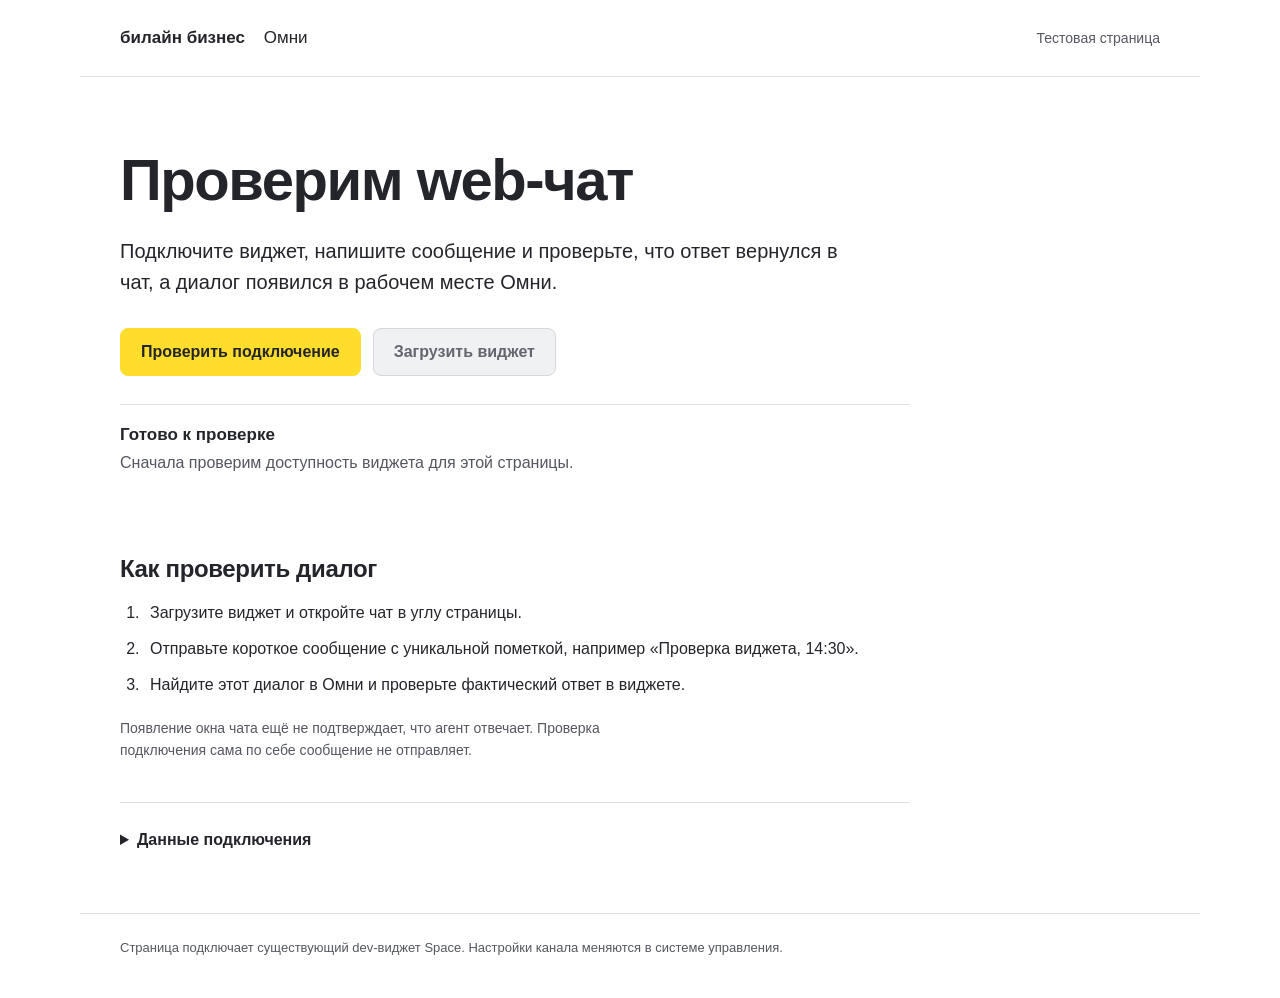
==== index.html @ 6a364263 "Выложил тестовую страницу web-виджета Омни" ====
<!doctype html>
<html lang="ru">
  <head>
    <meta charset="utf-8">
    <meta name="viewport" content="width=device-width, initial-scale=1">
    <meta name="referrer" content="no-referrer">
    <title>Омни — тестовый web-чат</title>
    <link rel="stylesheet" href="./styles.css">
    <script src="./config.js" defer></script>
    <script src="./test-page.js" defer></script>
  </head>
  <body>
    <header class="site-header">
      <a class="brand" href="./" aria-label="Омни, тестовая страница">билайн бизнес <span>Омни</span></a>
      <span class="environment">Тестовая страница</span>
    </header>
    <main>
      <section class="intro" aria-labelledby="page-title">
        <h1 id="page-title">Проверим web-чат</h1>
        <p class="lead">Подключите виджет, напишите сообщение и проверьте, что ответ вернулся в чат, а диалог появился в рабочем месте Омни.</p>
        <div class="actions">
          <button id="check" class="primary" type="button">Проверить подключение</button>
          <button id="load" class="secondary" type="button" disabled>Загрузить виджет</button>
        </div>
        <div class="connection-state" role="status" aria-live="polite" aria-atomic="true">
          <p id="status-title" class="status-title">Готово к проверке</p>
          <p id="status-detail">Сначала проверим доступность виджета для этой страницы.</p>
        </div>
      </section>
      <section class="test-guide" aria-labelledby="guide-title">
        <h2 id="guide-title">Как проверить диалог</h2>
        <ol>
          <li>Загрузите виджет и откройте чат в углу страницы.</li>
          <li>Отправьте короткое сообщение с уникальной пометкой, например «Проверка виджета, 14:30».</li>
          <li>Найдите этот диалог в Омни и проверьте фактический ответ в виджете.</li>
        </ol>
        <p class="note">Появление окна чата ещё не подтверждает, что агент отвечает. Проверка подключения сама по себе сообщение не отправляет.</p>
      </section>
      <details class="diagnostics">
        <summary>Данные подключения</summary>
        <dl>
          <div><dt>Адрес сайта для настройки виджета</dt><dd><code id="origin"></code></dd></div>
          <div><dt>Канал</dt><dd><span id="channel-name"></span></dd></div>
          <div><dt>Время последней проверки</dt><dd><span id="checked-at">Проверка ещё не запускалась</span></dd></div>
          <div><dt>Ответ сервера</dt><dd><span id="http-status">Проверка ещё не запускалась</span></dd></div>
        </dl>
        <p>Для подключения разрешите этот адрес сайта в настройках виджета. Укажите схему, домен и порт, без пути страницы.</p>
      </details>
    </main>
    <footer>Страница подключает существующий dev-виджет Space. Настройки канала меняются в системе управления.</footer>
  </body>
</html>
---- styles.css ----
:root {
  color-scheme: light;
  font-family: "Segoe UI", sans-serif;
  color: #24252b;
  background: #ffffff;
  --accent: #ffdd2d;
  --muted: #555760;
  --line: #dddfe5;
  --focus: #174fa7;
}
* { box-sizing: border-box; }
body { margin: 0; }
::selection { background: #ffed98; color: #24252b; }
a { color: inherit; text-underline-offset: .18em; }
button, summary, a { -webkit-tap-highlight-color: transparent; }
:focus-visible { outline: 3px solid var(--focus); outline-offset: 4px; }
.site-header {
  max-width: 1120px;
  margin: 0 auto;
  padding: 28px 40px;
  display: flex;
  align-items: center;
  justify-content: space-between;
  gap: 20px;
  border-bottom: 1px solid var(--line);
}
.brand { text-decoration: none; font-size: 17px; font-weight: 700; }
.brand span { margin-left: 14px; font-weight: 400; }
.environment { color: var(--muted); font-size: 14px; }
main { max-width: 1120px; margin: 0 auto; padding: 72px 40px 56px; }
.intro { max-width: 790px; }
h1 { margin: 0 0 24px; font-size: clamp(36px, 5vw, 58px); line-height: 1.08; letter-spacing: -.025em; text-wrap: balance; }
.lead { margin: 0; max-width: 66ch; font-size: 20px; line-height: 1.55; }
.actions { display: flex; flex-wrap: wrap; gap: 12px; margin-top: 30px; }
button { font: inherit; font-weight: 600; border-radius: 8px; padding: 14px 20px; min-height: 48px; cursor: pointer; }
.primary { border: 1px solid var(--accent); background: var(--accent); color: #24252b; }
.primary:hover:enabled { background: #f3cd18; border-color: #f3cd18; }
.secondary { border: 1px solid #999ca5; background: #fff; color: #24252b; }
.secondary:hover:enabled { background: #f3f4f6; }
button:disabled { color: #64666f; background: #f0f1f3; border-color: #d4d6dc; cursor: not-allowed; }
.connection-state { margin-top: 28px; padding: 20px 0 0; border-top: 1px solid var(--line); min-height: 94px; }
.status-title { margin: 0 0 6px; font-size: 17px; font-weight: 700; }
#status-detail { margin: 0; color: var(--muted); line-height: 1.55; max-width: 70ch; }
.connection-state[data-state="error"] .status-title { color: #9e2424; }
.test-guide { max-width: 790px; margin-top: 56px; }
h2 { margin: 0 0 16px; font-size: 24px; line-height: 1.25; letter-spacing: -.015em; }
ol { padding-left: 24px; margin: 0; line-height: 1.65; }
li { padding-left: 6px; margin: 10px 0; }
.note { color: var(--muted); font-size: 14px; line-height: 1.6; margin: 18px 0 0; max-width: 72ch; }
.diagnostics { max-width: 790px; margin-top: 40px; border-top: 1px solid var(--line); padding-top: 20px; }
summary { cursor: pointer; font-weight: 600; padding: 8px 0; }
dl { margin: 18px 0; }
dl > div { margin: 14px 0; }
dt { color: var(--muted); font-size: 13px; margin-bottom: 5px; }
dd { margin: 0; overflow-wrap: anywhere; }
code { font-family: Consolas, monospace; font-size: 14px; font-variant-numeric: tabular-nums; }
.diagnostics p { color: var(--muted); font-size: 14px; line-height: 1.55; max-width: 70ch; }
footer { max-width: 1120px; margin: 0 auto; padding: 24px 40px 40px; color: var(--muted); font-size: 13px; line-height: 1.55; border-top: 1px solid var(--line); }
@media (max-width: 600px) {
  .site-header { padding: 22px 24px; flex-wrap: wrap; gap: 12px; }
  main { padding: 44px 24px 36px; }
  h1 { margin-bottom: 20px; }
  .lead { font-size: 18px; }
  .actions { flex-direction: column; align-items: stretch; }
  .test-guide { margin-top: 36px; }
  footer { padding: 24px; }
}
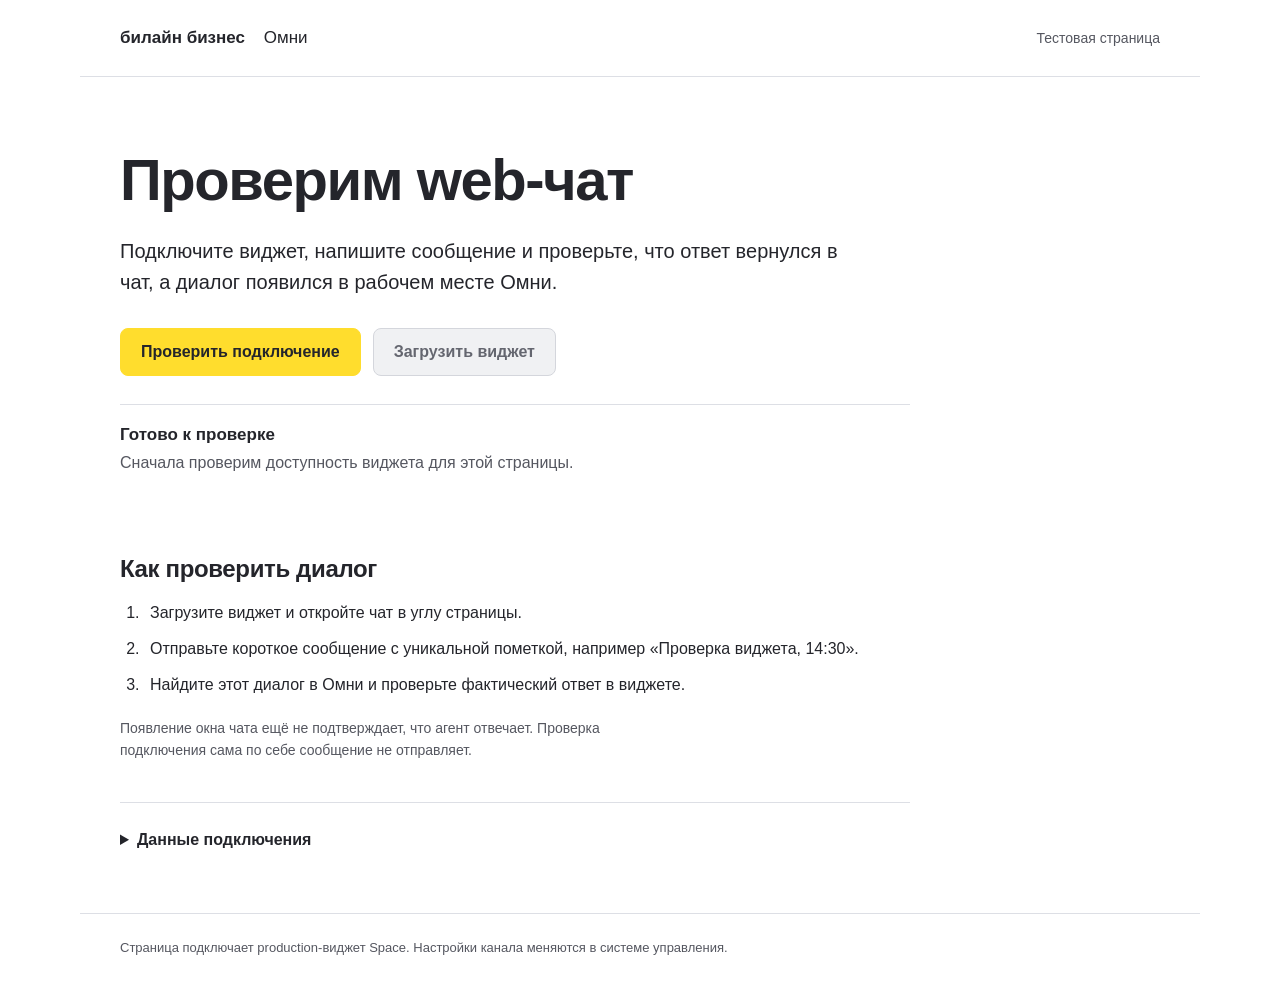
==== commit 9d82e913: "fix: point widget test page to production channel" ====
--- a/index.html
+++ b/index.html
@@ -6,8 +6,8 @@
     <meta name="referrer" content="no-referrer">
     <title>Омни — тестовый web-чат</title>
     <link rel="stylesheet" href="./styles.css">
-    <script src="./config.js" defer></script>
-    <script src="./test-page.js" defer></script>
+    <script src="./config.js?v=prod-3401d3e1-v1" defer></script>
+    <script src="./test-page.js?v=prod-v1" defer></script>
   </head>
   <body>
     <header class="site-header">
@@ -47,6 +47,6 @@
         <p>Для подключения разрешите этот адрес сайта в настройках виджета. Укажите схему, домен и порт, без пути страницы.</p>
       </details>
     </main>
-    <footer>Страница подключает существующий dev-виджет Space. Настройки канала меняются в системе управления.</footer>
+    <footer>Страница подключает production-виджет Space. Настройки канала меняются в системе управления.</footer>
   </body>
 </html>
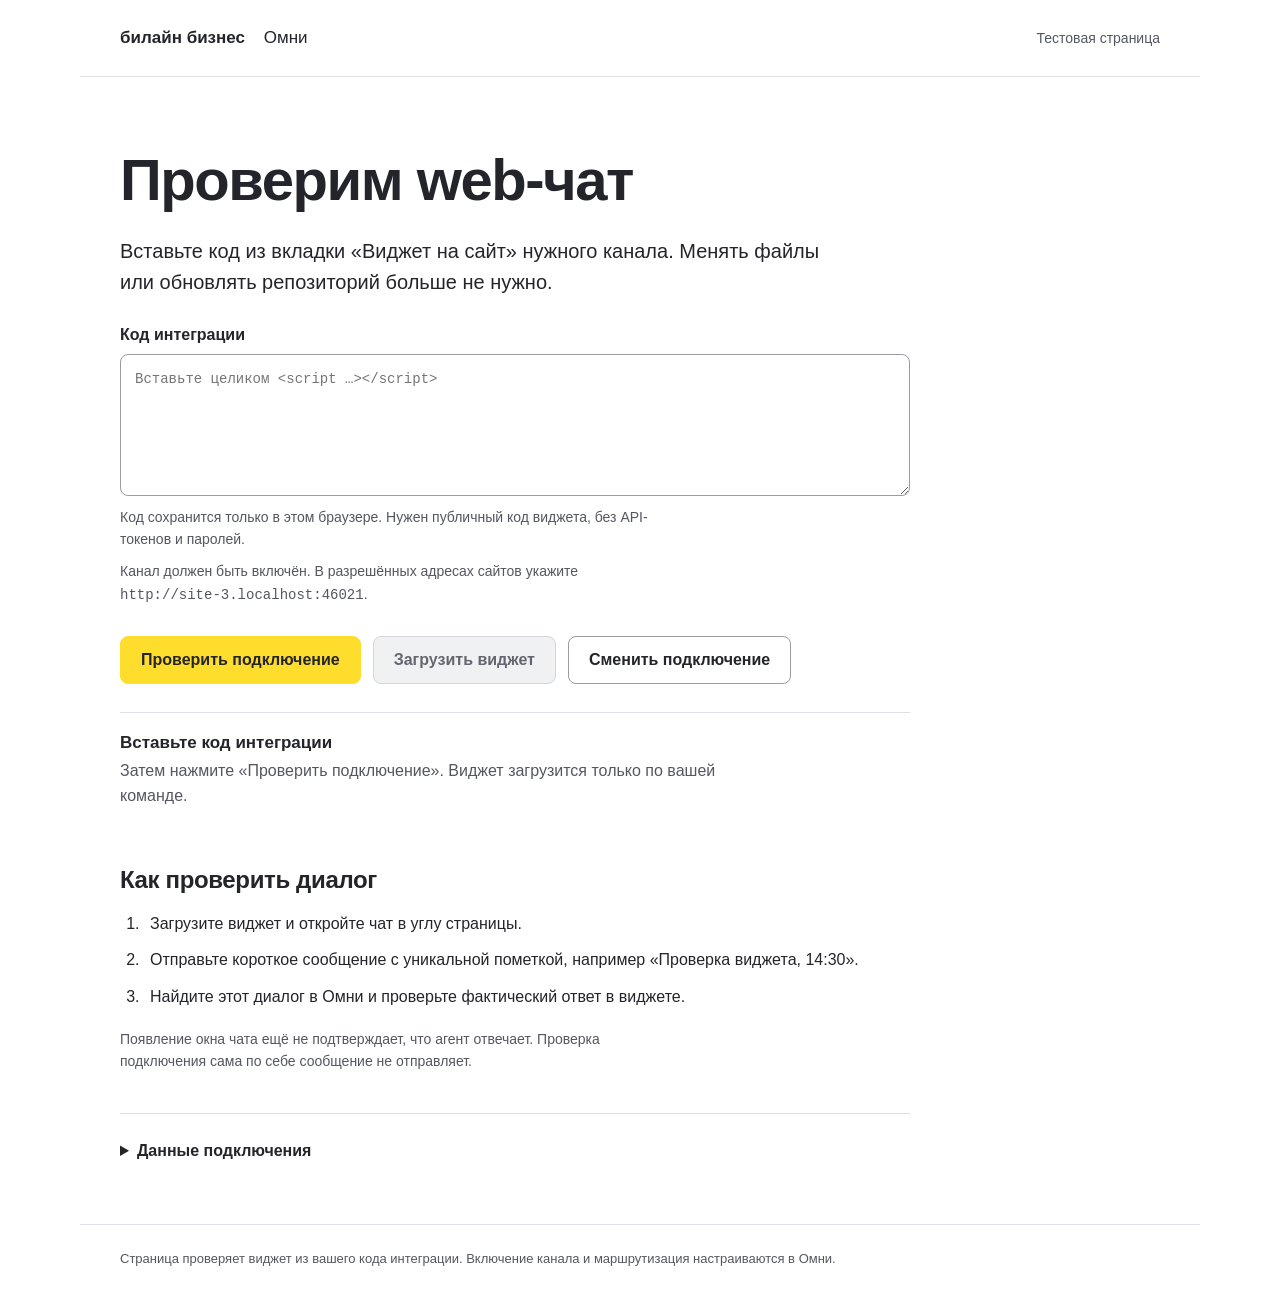
==== commit 850db083: "fix: configure widget test from pasted integration code" ====
--- a/index.html
+++ b/index.html
@@ -5,9 +5,9 @@
     <meta name="viewport" content="width=device-width, initial-scale=1">
     <meta name="referrer" content="no-referrer">
     <title>Омни — тестовый web-чат</title>
-    <link rel="stylesheet" href="./styles.css">
-    <script src="./config.js?v=prod-3401d3e1-v1" defer></script>
-    <script src="./test-page.js?v=prod-v1" defer></script>
+    <link rel="stylesheet" href="./styles.css?v=paste-v1">
+    <script src="./embed-config.js?v=paste-v1" defer></script>
+    <script src="./test-page.js?v=paste-v1" defer></script>
   </head>
   <body>
     <header class="site-header">
@@ -17,14 +17,21 @@
     <main>
       <section class="intro" aria-labelledby="page-title">
         <h1 id="page-title">Проверим web-чат</h1>
-        <p class="lead">Подключите виджет, напишите сообщение и проверьте, что ответ вернулся в чат, а диалог появился в рабочем месте Омни.</p>
+        <p class="lead">Вставьте код из вкладки «Виджет на сайт» нужного канала. Менять файлы или обновлять репозиторий больше не нужно.</p>
+        <div class="embed-form">
+          <label for="embed-code">Код интеграции</label>
+          <textarea id="embed-code" rows="5" spellcheck="false" autocomplete="off" autocapitalize="off" aria-describedby="embed-help" placeholder="Вставьте целиком &lt;script …&gt;&lt;/script&gt;"></textarea>
+          <p id="embed-help" class="note">Код сохранится только в этом браузере. Нужен публичный код виджета, без API-токенов и паролей.</p>
+          <p class="note">Канал должен быть включён. В разрешённых адресах сайтов укажите <code id="allowed-origin"></code>.</p>
+        </div>
         <div class="actions">
           <button id="check" class="primary" type="button">Проверить подключение</button>
           <button id="load" class="secondary" type="button" disabled>Загрузить виджет</button>
+          <button id="reset" class="secondary" type="button">Сменить подключение</button>
         </div>
         <div class="connection-state" role="status" aria-live="polite" aria-atomic="true">
-          <p id="status-title" class="status-title">Готово к проверке</p>
-          <p id="status-detail">Сначала проверим доступность виджета для этой страницы.</p>
+          <p id="status-title" class="status-title">Вставьте код интеграции</p>
+          <p id="status-detail">Затем нажмите «Проверить подключение». Виджет загрузится только по вашей команде.</p>
         </div>
       </section>
       <section class="test-guide" aria-labelledby="guide-title">
@@ -41,12 +48,13 @@
         <dl>
           <div><dt>Адрес сайта для настройки виджета</dt><dd><code id="origin"></code></dd></div>
           <div><dt>Канал</dt><dd><span id="channel-name"></span></dd></div>
+          <div><dt>Адрес API</dt><dd><code id="api-url">Не задан</code></dd></div>
           <div><dt>Время последней проверки</dt><dd><span id="checked-at">Проверка ещё не запускалась</span></dd></div>
           <div><dt>Ответ сервера</dt><dd><span id="http-status">Проверка ещё не запускалась</span></dd></div>
         </dl>
         <p>Для подключения разрешите этот адрес сайта в настройках виджета. Укажите схему, домен и порт, без пути страницы.</p>
       </details>
     </main>
-    <footer>Страница подключает production-виджет Space. Настройки канала меняются в системе управления.</footer>
+    <footer>Страница проверяет виджет из вашего кода интеграции. Включение канала и маршрутизация настраиваются в Омни.</footer>
   </body>
 </html>
--- a/styles.css
+++ b/styles.css
@@ -31,6 +31,11 @@
 .intro { max-width: 790px; }
 h1 { margin: 0 0 24px; font-size: clamp(36px, 5vw, 58px); line-height: 1.08; letter-spacing: -.025em; text-wrap: balance; }
 .lead { margin: 0; max-width: 66ch; font-size: 20px; line-height: 1.55; }
+.embed-form { margin-top: 28px; }
+.embed-form label { display: block; font-weight: 600; margin-bottom: 10px; }
+textarea { display: block; width: 100%; padding: 14px; border: 1px solid #999ca5; border-radius: 8px; font: 14px/1.55 Consolas, monospace; resize: vertical; min-height: 142px; }
+textarea:disabled { background: #f0f1f3; color: var(--muted); }
+.embed-form .note { margin-top: 10px; }
 .actions { display: flex; flex-wrap: wrap; gap: 12px; margin-top: 30px; }
 button { font: inherit; font-weight: 600; border-radius: 8px; padding: 14px 20px; min-height: 48px; cursor: pointer; }
 .primary { border: 1px solid var(--accent); background: var(--accent); color: #24252b; }
